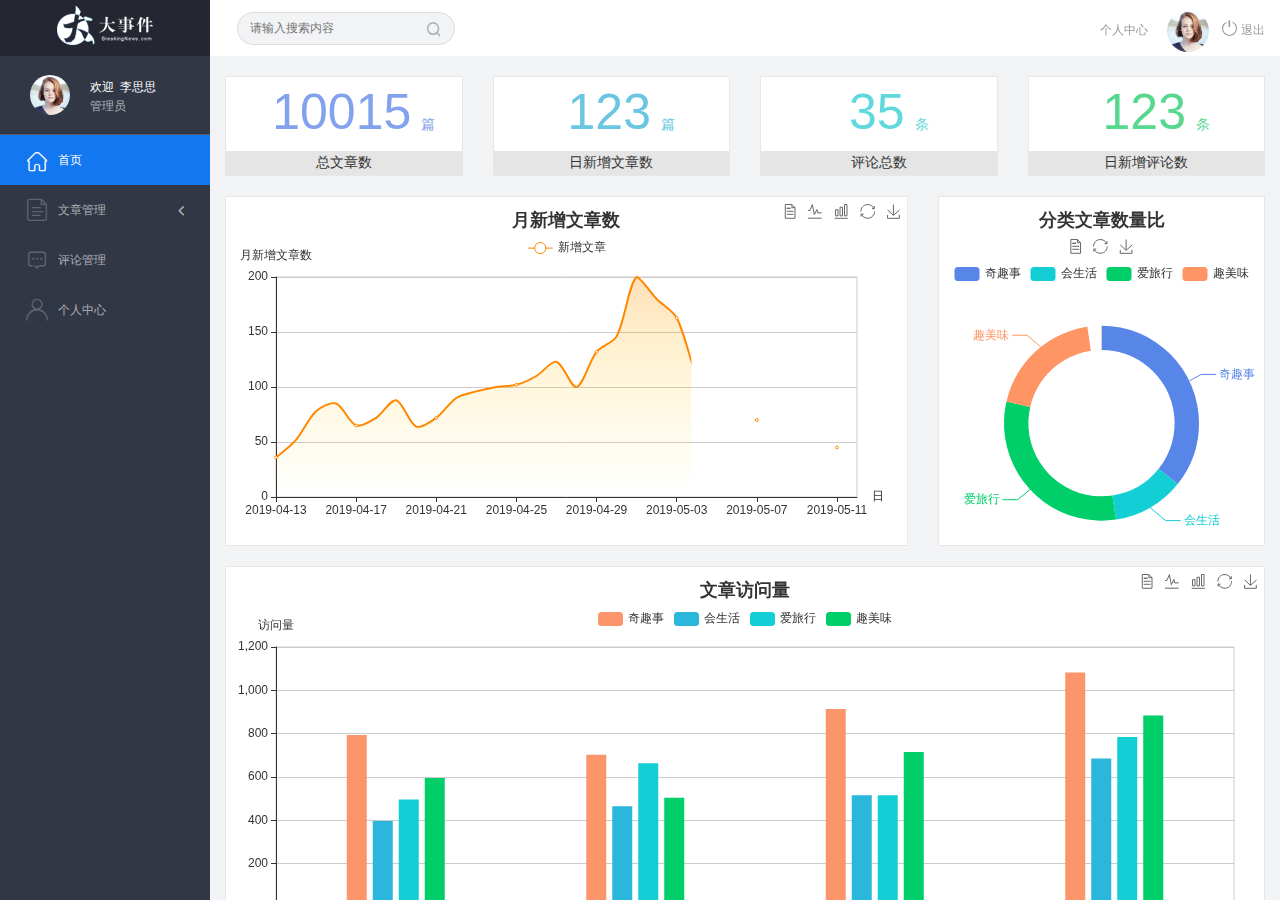
==== web_back/index.html @ e40267b4 "添加了静态页面" ====
<!DOCTYPE html>
<html lang="en">

<head>
    <meta charset="UTF-8">
    <meta name="viewport" content="width=device-width, initial-scale=1.0">
    <meta http-equiv="X-UA-Compatible" content="ie=edge">
    <title>大事件-后台首页</title>
    <link rel="stylesheet" href="js/bootstrap/css/bootstrap.min.css">
    <link rel="stylesheet" href="css/reset.css">
    <link rel="stylesheet" href="css/iconfont.css">
    <link rel="stylesheet" href="css/main.css">
    <script src="js/jquery-1.12.4.min.js"></script>
</head>

<body>
    <div class="sider">
        <a href="#" class="logo"><img src="images/logo02.png" alt="logo"></a>
        <div class="user_info">
            <img src="images/2.jpg" alt="person">
            <span>欢迎&nbsp;&nbsp;李思思</span>
            <b>管理员</b>
        </div>
        <div class="menu">
            <div class="level01 active"><a href="main_count.html" target="main_frame"><i class="iconfont icon-yidiandiantubiao04"></i><span>首页</span></a></div>
            <div class="level01"><a href="#"><i class="iconfont icon-icon-article"></i><span>文章管理</span><b
                        class="iconfont icon-arrowdownl"></b></a></div>
            <ul class="level02">
                <li><a href="article_list.html" target="main_frame"><i class="iconfont icon-previewright"></i><span>文章列表</span></a></li>
                <li><a href="article_release.html" target="main_frame"><i class="iconfont icon-previewright"></i><span>发表文章</span></a></li>
                <li><a  href="article_category.html" target="main_frame"><i class="iconfont icon-previewright"></i><span>文章类别管理</span></a></li>
            </ul>

            <div class="level01"><a href="comment_list.html" target="main_frame"><i class="iconfont icon-comment"></i><span>评论管理</span></a></div>
            <div class="level01"><a  href="user.html" target="main_frame"><i class="iconfont icon-user"></i><span>个人中心</span></a></div>
        </div>
    </div>

    <div class="header_bar">        
        <form class="search_form">
            <input type="text" placeholder="请输入搜索内容">
            <i class="iconfont icon-search"></i>
        </form>
        <div class="user_center_link">
            <a href="user.html" onclick="setMenu(3,0)" target="main_frame">个人中心</a>
            <img src="images/2.jpg" alt="person">
            <a href="#"><i class="iconfont icon-tuichu"></i> 退出</a>
        </div>
    </div>

    <div class="main" id="main_body">
        <iframe src="main_count.html" frameborder="0" id="main_frame" name="main_frame" frameborder="0" scrolling="auto"></iframe>
    </div>



    <script>
        var $level01 = $('.level01');
        var $subli = $('.level02 li')
        $level01.click(function(){
            $level01.not($(this)).removeClass('active');
            $(this).addClass('active');

            if($(this).next().hasClass('level02')){
                $(this).next().slideToggle();
                $(this).find('b').toggleClass('rotate0');
            }else{
                $subli.removeClass('active'); 
            }
        })

        $subli.click(function(){
            $subli.not($(this)).removeClass('active');
            $(this).addClass('active');

            if(!$(this).parent().prev().hasClass('active')){
                $level01.removeClass('active');
                $(this).parent().prev().addClass('active');
            }
        })

        function resizeFrame(){
            var frame_w = $('#main_body').outerWidth();
			var frame_h = $('#main_body').outerHeight();
			$('#main_frame').css({'width':frame_w,'height':frame_h});
        }

        resizeFrame();

        $(window).resize(function(){
            resizeFrame();
        })


        function setMenu(m,n){
           $level01.eq(m).addClass('active').siblings().not('.level02').removeClass('active');
           if(m!=1){              
              $('.level02').slideUp(); 
           }else{
              $('.level02').slideDown();
              $('.level02').children().eq(n).addClass('active').siblings().removeClass('active');
           }
        }

    </script>

</body>
</html>
---- web_back/css/iconfont.css ----
@font-face {font-family: "iconfont";
  src: url('../fonts/iconfont.eot?t=1558003957214'); /* IE9 */
  src: url('../fonts/iconfont.eot?t=1558003957214#iefix') format('embedded-opentype'), /* IE6-IE8 */
  url('[data-uri]') format('woff2'),
  url('../fonts/iconfont.woff?t=1558003957214') format('woff'),
  url('../fonts/iconfont.ttf?t=1558003957214') format('truetype'), /* chrome, firefox, opera, Safari, Android, iOS 4.2+ */
  url('../fonts/iconfont.svg?t=1558003957214#iconfont') format('svg'); /* iOS 4.1- */
}

.iconfont {
  font-family: "iconfont" !important;
  font-size: 16px;
  font-style: normal;
  -webkit-font-smoothing: antialiased;
  -moz-osx-font-smoothing: grayscale;
}

.icon-yidiandiantubiao04:before {
  content: "\e607";
}

.icon-arrowdownl:before {
  content: "\e6a3";
}

.icon-key:before {
  content: "\e68b";
}

.icon-tuichu:before {
  content: "\e622";
}

.icon-previewright:before {
  content: "\e75c";
}

.icon-system:before {
  content: "\e6a6";
}

.icon-icondate:before {
  content: "\e609";
}

.icon-search:before {
  content: "\e656";
}

.icon-system1:before {
  content: "\e608";
}

.icon-user:before {
  content: "\e645";
}

.icon-comment:before {
  content: "\e60a";
}

.icon-icon-article:before {
  content: "\e601";
}
---- web_back/css/main.css ----
body{
    font-family:'MicroSoft YaHei';
    background-color: #f2f3f5;
}
.main_wrap{
    position:fixed;
    width:100%;
    height:100%;
    left:0px;
    top:0px;
    background:url('../images/login_bg.jpg'); 
    background-size:100% 100%; 
  }
.header{
    width:1200px;
    overflow: hidden;
    margin:20px auto 0;
}
.heade .logo{
    float: left;
}
.header .copyright{
    float:right;
    font-size:12px;
    color:#fff;
    text-align:right;
    line-height:20px;
    margin-top:10px;
}
.login_form_con{
    position:absolute;
    left:50%;
    top:50%;
    margin-left:-200px;
    margin-top:-155px;
    width:400px;
    height:310px;
    background-color: #edeff0;
}

.login_form{
    position: relative;
}

.login_form .icon-user{
    position:absolute;
    font-size:16px;
    color:#999;
    left:46px;
    top:12px;
}
.login_form .icon-key{
    position:absolute;
    font-size:18px;
    color:#999;
    left:46px;
    top:78px;
}
.login_title{
    height:60px;
    background:url('../images/login_title.png') center center no-repeat #fff;
}
.input_txt,.input_pass,.input_sub{
    display:block;
    width:334px;
    height:37px;
    padding:0px;
    text-indent:40px;
    border:1px solid #ddd;
    margin:27px auto 0;
    outline:none;
}
.input_sub{
    margin-top:40px;
    height:42px;
    background-color: #19b9e7;
    text-indent:0px;
    font-size:18px;
    color:#fff;
    cursor: pointer;
}
.input_sub:hover{
    background-color: #08a0cc;
}

.sider{
    position:fixed;
    left:0;
    top:0;
    bottom:0;
    width:210px;
    background-color: #323745;
}
.sider .logo{
    display:block;
    height:56px;
    background-color: #242732;
    overflow: hidden;
}
.sider .logo img{
    display:block;
    margin:6px auto 0;
}
.user_info{
    height:79px;
    border-bottom:1px solid #5a5e6b;
}

.user_info img{
    float: left;
    width:40px;
    height:40px;
    border-radius:20px;
    margin:19px 0 0 30px;
}
.user_info span{
    float: left;
    width:120px;
    font-size:12px;
    color:#fff;
    margin:23px 0 0 20px;
}
.user_info b{
    float: left;
    width: 120px;
    font-weight:normal;
    font-size:12px;
    color:#adafb5;
    margin:2px 0 0 20px;
}

.menu .level01{
    height:50px;
    line-height:50px;
}
.menu .level01 a{
    display:block;
    height:50px;
    font-size:12px;
    color:#adafb5;
    overflow: hidden;
}
.menu .level01.active a{
    background-color: #1378f0;
    color:#fff;
}
.menu .level01.active i{
    color:#fff;
}

.menu .level01 a:hover{
    background-color: #1378f0;
    color:#fff;
}
.menu .level01 a:hover i{
    color:#fff;
}
.menu .level01 i{
    color:#61646f;
    font-size:22px;
    float: left;
    margin-left:26px;
}
.menu .level01 span{
    float: left;
    margin-left:10px;
}
.menu .level01 b{
    float: right;
    margin-right:20px;
    font-weight:normal;
    transform:rotate(90deg);
    transition:all 500ms ease;
}

.menu .level01 .rotate0{
    transform:rotate(0deg);
}

.menu .level02{
    background: #242732;
    display:none;
}


.menu .level02 li{
    height:40px;
    line-height:40px;
}
.menu .level02 li a{
    display:block;
    height:40px;
    font-size:12px;
    color:#adafb5;
    overflow: hidden;
}

.menu .level02 li a:hover{
    background-color: #1378f0;
    color:#fff;
}

.menu .level02 li i{
    font-size:12px;
    float: left;
    margin-left:60px;
}
.menu .level02 li span{
    font-size:12px;
    float: left;
    margin-left:5px;
}

.menu .level02 .active a{
    color:#ffae00;
}

.header_bar{
    position:fixed;
    left:210px;
    right:0;
    top:0;
    height:56px;
    background-color: #fff;
}

.main{
    position:fixed;
    left:210px;
    top:56px;
    right:0;
    bottom:0;
    background-color: #f2f3f5;
}

.search_form{
    width:218px;
    height:33px;
    border:1px solid #ddd;
    background-color: #f2f3f5;
    border-radius:16px;
    float: left;
    margin:12px 0 0 27px;
}

.search_form input{
    padding:0px;
    margin:0px;
    border:0px;
    float: left;
    background-color: #f2f3f5;
    font-size:12px;
    width:175px;
    height:31px;
    margin-left:12px;
    outline:none;
   
}

.search_form .icon-search{
    line-height:33px;
    cursor: pointer;
    font-size:18px;
    color:#abaebb;
}
.user_center_link{
    float:right;

}
.user_center_link a{
    line-height:56px;
    font-size:12px;
    color:#999;
    margin-right:15px;
}
.user_center_link a:hover{
    color:#ffae00
}

.user_center_link img{
    width:42px;
    height:42px;
    border-radius:32px;
    margin-right:10px;
}

.spannel_list{
    margin-top:20px;
}

.spannel{
	height:100px;
	overflow:hidden;
	text-align:center;
    position:relative;
    background-color: #fff;
    border:1px solid #e7e7e9;
    margin-bottom:20px;
}

.spannel em{
    font-style:normal;
	font-size:50px;
	line-height:50px;
	display:inline-block;
	margin:10px 0 0 20px;
	font-family:'Arial';
	color:#83a2ed;
}

.spannel span{
	font-size:14px;
	display:inline-block;
	color:#83a2ed;
	margin-left:10px;
}

.spannel b{
	position:absolute;
	left:0;
	bottom:0;
	width:100%;
	line-height:24px;
	background:#e5e5e5;
	color:#333;
	font-size:14px;
	font-weight:normal;
}

.scolor01 em,.scolor01 span{
	color:#6ac6e2;
}

.scolor02 em,.scolor02 span{
	color:#5fd9de;
}

.scolor03 em,.scolor03 span{
	color:#58d88e;
}


.gragh_pannel{
    height:350px;
    border:1px solid #e7e7e9;
    background-color: #fff!important; 
    margin-bottom:20px;  
}

.column_pannel{
    margin-bottom:20px;
    height:400px;
    border:1px solid #e7e7e9;
    background-color: #fff!important;   
}

.common_title{
    line-height:42px;
    background-color: #fbfbfb;
    border:1px solid #e7e7e9;
    margin-top:20px;
    text-indent: 15px;
    font-size:14px;
    color:#333;
}

.common_con{
    border:1px solid #e7e7e9;
    border-top:0px;
    background-color: #fff;
    padding-bottom:20px;
    margin-bottom:20px;
}
.opt_btns{
    margin-top:20px;
}

.mp20{
    margin-top:20px;
}

.pagination{   
   margin:0;
}

.article_form{
    margin-top:20px;
}

.form-group{
    margin-bottom:25px;
}

.form-group label{
    font-weight:normal;
    color:#666;
}

.icon-icondate{
    line-height:16px;
}

.user_pic{
    width:100px;
    height:100px;
    margin-bottom:10px;
}

.article_cover{
    width:200px;
    height:200px;
    margin-bottom:10px;
}
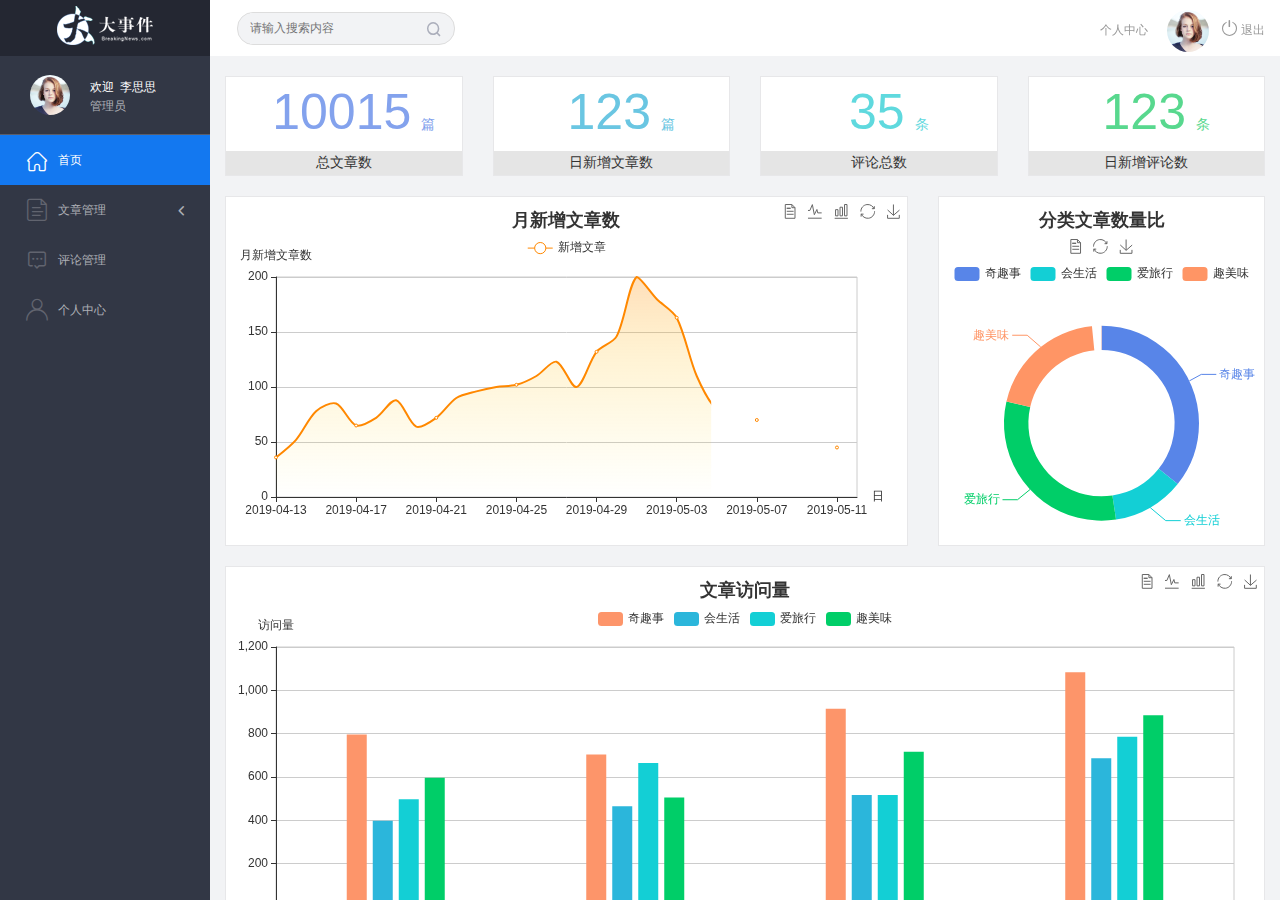
==== commit 9ee74424: "退出页面完成" ====
--- a/web_back/index.html
+++ b/web_back/index.html
@@ -11,6 +11,7 @@
     <link rel="stylesheet" href="css/iconfont.css">
     <link rel="stylesheet" href="css/main.css">
     <script src="js/jquery-1.12.4.min.js"></script>
+    <script src="./js/bootstrap//js/bootstrap.min.js"></script>
 </head>
 
 <body>
@@ -22,21 +23,27 @@
             <b>管理员</b>
         </div>
         <div class="menu">
-            <div class="level01 active"><a href="main_count.html" target="main_frame"><i class="iconfont icon-yidiandiantubiao04"></i><span>首页</span></a></div>
+            <div class="level01 active"><a href="main_count.html" target="main_frame"><i
+                        class="iconfont icon-yidiandiantubiao04"></i><span>首页</span></a></div>
             <div class="level01"><a href="#"><i class="iconfont icon-icon-article"></i><span>文章管理</span><b
                         class="iconfont icon-arrowdownl"></b></a></div>
             <ul class="level02">
-                <li><a href="article_list.html" target="main_frame"><i class="iconfont icon-previewright"></i><span>文章列表</span></a></li>
-                <li><a href="article_release.html" target="main_frame"><i class="iconfont icon-previewright"></i><span>发表文章</span></a></li>
-                <li><a  href="article_category.html" target="main_frame"><i class="iconfont icon-previewright"></i><span>文章类别管理</span></a></li>
+                <li><a href="article_list.html" target="main_frame"><i
+                            class="iconfont icon-previewright"></i><span>文章列表</span></a></li>
+                <li><a href="article_release.html" target="main_frame"><i
+                            class="iconfont icon-previewright"></i><span>发表文章</span></a></li>
+                <li><a href="article_category.html" target="main_frame"><i
+                            class="iconfont icon-previewright"></i><span>文章类别管理</span></a></li>
             </ul>
 
-            <div class="level01"><a href="comment_list.html" target="main_frame"><i class="iconfont icon-comment"></i><span>评论管理</span></a></div>
-            <div class="level01"><a  href="user.html" target="main_frame"><i class="iconfont icon-user"></i><span>个人中心</span></a></div>
+            <div class="level01"><a href="comment_list.html" target="main_frame"><i
+                        class="iconfont icon-comment"></i><span>评论管理</span></a></div>
+            <div class="level01"><a href="user.html" target="main_frame"><i
+                        class="iconfont icon-user"></i><span>个人中心</span></a></div>
         </div>
     </div>
 
-    <div class="header_bar">        
+    <div class="header_bar">
         <form class="search_form">
             <input type="text" placeholder="请输入搜索内容">
             <i class="iconfont icon-search"></i>
@@ -49,60 +56,107 @@
     </div>
 
     <div class="main" id="main_body">
-        <iframe src="main_count.html" frameborder="0" id="main_frame" name="main_frame" frameborder="0" scrolling="auto"></iframe>
+        <iframe src="main_count.html" frameborder="0" id="main_frame" name="main_frame" frameborder="0"
+            scrolling="auto"></iframe>
     </div>
+
+    <!-- 提示框 -->
+    <div class="modal fade modal-logout" tabindex="-1" role="dialog">
+        <div class="modal-dialog" role="document">
+            <div class="modal-content">
+                <div class="modal-header">
+                    <button type="button" class="close" data-dismiss="modal" aria-label="Close">
+                        <span aria-hidden="true">&times;</span>
+                    </button>
+                    <h4 class="modal-title">提示</h4>
+                </div>
+                <div class="modal-body">
+                    <p>你确定要退出</p>
+                </div>
+                <div class="modal-footer">
+                    <button type="button" class="btn btn-default" data-dismiss="modal">
+                        我再看看
+                    </button>
+                    <button type="button" class="btn btn-primary btn-logout">残忍退出</button>
+                </div>
+            </div>
+            <!-- /.modal-content -->
+        </div>
+        <!-- /.modal-dialog -->
+    </div>
+    <!-- /.modal -->
 
 
 
     <script>
         var $level01 = $('.level01');
         var $subli = $('.level02 li')
-        $level01.click(function(){
+        $level01.click(function () {
             $level01.not($(this)).removeClass('active');
             $(this).addClass('active');
 
-            if($(this).next().hasClass('level02')){
+            if ($(this).next().hasClass('level02')) {
                 $(this).next().slideToggle();
                 $(this).find('b').toggleClass('rotate0');
-            }else{
-                $subli.removeClass('active'); 
+            } else {
+                $subli.removeClass('active');
             }
         })
 
-        $subli.click(function(){
+        $subli.click(function () {
             $subli.not($(this)).removeClass('active');
             $(this).addClass('active');
 
-            if(!$(this).parent().prev().hasClass('active')){
+            if (!$(this).parent().prev().hasClass('active')) {
                 $level01.removeClass('active');
                 $(this).parent().prev().addClass('active');
             }
         })
 
-        function resizeFrame(){
+        function resizeFrame() {
             var frame_w = $('#main_body').outerWidth();
-			var frame_h = $('#main_body').outerHeight();
-			$('#main_frame').css({'width':frame_w,'height':frame_h});
+            var frame_h = $('#main_body').outerHeight();
+            $('#main_frame').css({
+                'width': frame_w,
+                'height': frame_h
+            });
         }
 
         resizeFrame();
 
-        $(window).resize(function(){
+        $(window).resize(function () {
             resizeFrame();
         })
 
 
-        function setMenu(m,n){
-           $level01.eq(m).addClass('active').siblings().not('.level02').removeClass('active');
-           if(m!=1){              
-              $('.level02').slideUp(); 
-           }else{
-              $('.level02').slideDown();
-              $('.level02').children().eq(n).addClass('active').siblings().removeClass('active');
-           }
+        function setMenu(m, n) {
+            $level01.eq(m).addClass('active').siblings().not('.level02').removeClass('active');
+            if (m != 1) {
+                $('.level02').slideUp();
+            } else {
+                $('.level02').slideDown();
+                $('.level02').children().eq(n).addClass('active').siblings().removeClass('active');
+            }
         }
 
+        $(function(){
+            $('.icon-tuichu').click(function(){
+                $('.modal-logout').modal()
+            })
+            $('.btn-logout').click(function(){
+                $.ajax({
+                    url:'https://autumnfish.cn/big/admin/logout',
+                    type:'post',
+                    success:function(Show){
+                        if(Show.code==200){
+                            window.location.href='./login.html'
+                        }
+                    }
+                })
+            })
+        })
     </script>
 
 </body>
+
 </html>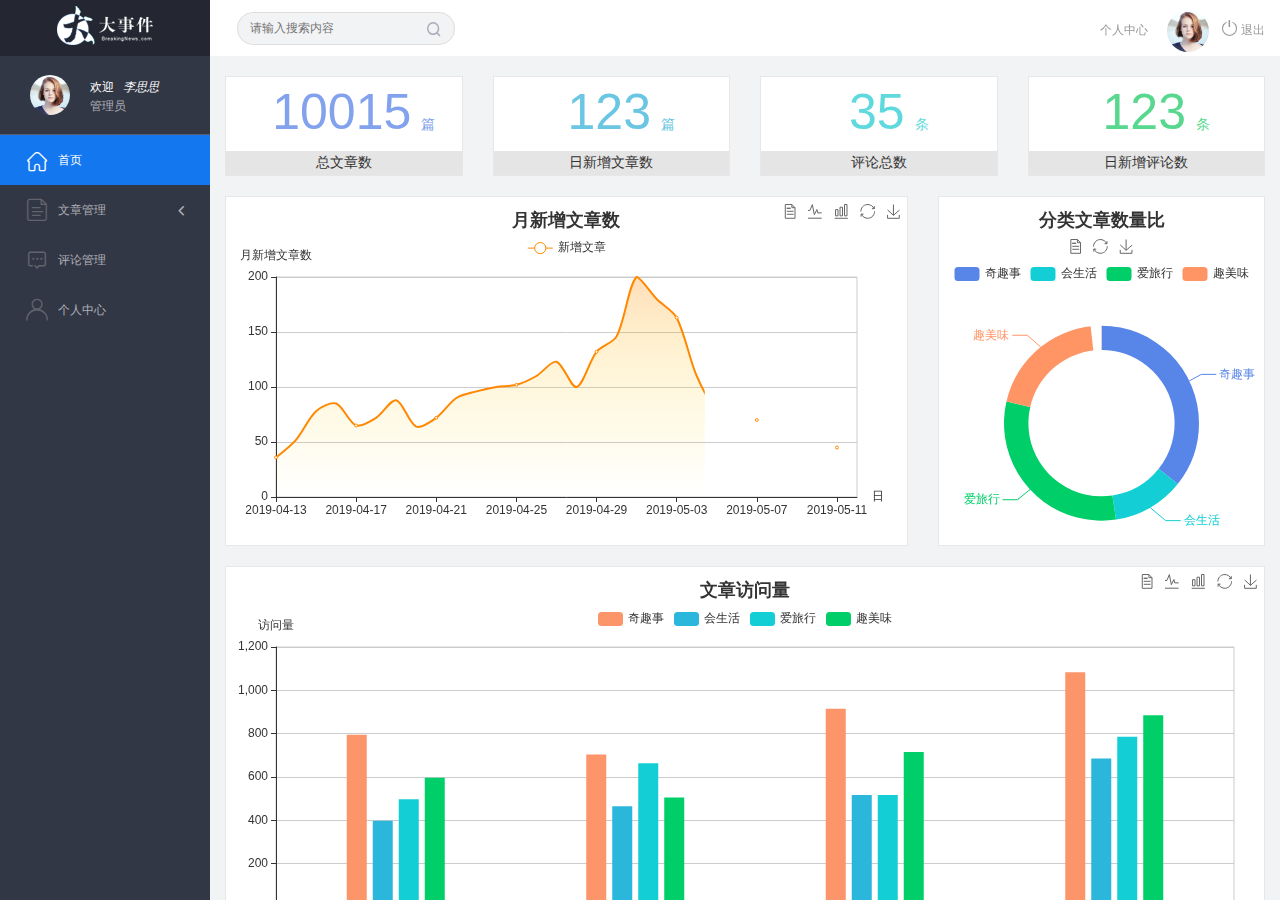
==== commit c9bd7d41: "用户登出,获取用户的数据" ====
--- a/web_back/index.html
+++ b/web_back/index.html
@@ -1,162 +1,264 @@
 <!DOCTYPE html>
 <html lang="en">
-
-<head>
-    <meta charset="UTF-8">
-    <meta name="viewport" content="width=device-width, initial-scale=1.0">
-    <meta http-equiv="X-UA-Compatible" content="ie=edge">
+  <head>
+    <meta charset="UTF-8" />
+    <meta name="viewport" content="width=device-width, initial-scale=1.0" />
+    <meta http-equiv="X-UA-Compatible" content="ie=edge" />
     <title>大事件-后台首页</title>
-    <link rel="stylesheet" href="js/bootstrap/css/bootstrap.min.css">
-    <link rel="stylesheet" href="css/reset.css">
-    <link rel="stylesheet" href="css/iconfont.css">
-    <link rel="stylesheet" href="css/main.css">
-    <script src="js/jquery-1.12.4.min.js"></script>
-    <script src="./js/bootstrap//js/bootstrap.min.js"></script>
-</head>
-
-<body>
+    <link rel="stylesheet" href="./js//bootstrap//css//bootstrap.min.css" />
+    <link rel="stylesheet" href="./css//reset.css" />
+    <link rel="stylesheet" href="./css//iconfont.css" />
+    <link rel="stylesheet" href="./css//main.css" />
+    <script src="./js//jquery-1.12.4.min.js"></script>
+    <!-- 导入bs -->
+    <script src="./js//bootstrap/js//bootstrap.min.js"></script>
+  </head>
+
+  <body>
     <div class="sider">
-        <a href="#" class="logo"><img src="images/logo02.png" alt="logo"></a>
-        <div class="user_info">
-            <img src="images/2.jpg" alt="person">
-            <span>欢迎&nbsp;&nbsp;李思思</span>
-            <b>管理员</b>
-        </div>
-        <div class="menu">
-            <div class="level01 active"><a href="main_count.html" target="main_frame"><i
-                        class="iconfont icon-yidiandiantubiao04"></i><span>首页</span></a></div>
-            <div class="level01"><a href="#"><i class="iconfont icon-icon-article"></i><span>文章管理</span><b
-                        class="iconfont icon-arrowdownl"></b></a></div>
-            <ul class="level02">
-                <li><a href="article_list.html" target="main_frame"><i
-                            class="iconfont icon-previewright"></i><span>文章列表</span></a></li>
-                <li><a href="article_release.html" target="main_frame"><i
-                            class="iconfont icon-previewright"></i><span>发表文章</span></a></li>
-                <li><a href="article_category.html" target="main_frame"><i
-                            class="iconfont icon-previewright"></i><span>文章类别管理</span></a></li>
-            </ul>
-
-            <div class="level01"><a href="comment_list.html" target="main_frame"><i
-                        class="iconfont icon-comment"></i><span>评论管理</span></a></div>
-            <div class="level01"><a href="user.html" target="main_frame"><i
-                        class="iconfont icon-user"></i><span>个人中心</span></a></div>
-        </div>
+      <a href="#" class="logo"><img src="images/logo02.png" alt="logo"/></a>
+      <div class="user_info">
+        <img src="images/2.jpg" alt="person" />
+        <span>欢迎&nbsp;&nbsp; <i>李思思</i></span>
+        <b>管理员</b>
+      </div>
+      <div class="menu">
+        <div class="level01 active">
+          <a href="main_count.html" target="main_frame"
+            ><i class="iconfont icon-yidiandiantubiao04"></i
+            ><span>首页</span></a
+          >
+        </div>
+        <div class="level01">
+          <a href="#"
+            ><i class="iconfont icon-icon-article"></i><span>文章管理</span
+            ><b class="iconfont icon-arrowdownl"></b
+          ></a>
+        </div>
+        <ul class="level02">
+          <li>
+            <a href="article_list.html" target="main_frame"
+              ><i class="iconfont icon-previewright"></i
+              ><span>文章列表</span></a
+            >
+          </li>
+          <li>
+            <a href="article_release.html" target="main_frame"
+              ><i class="iconfont icon-previewright"></i
+              ><span>发表文章</span></a
+            >
+          </li>
+          <li>
+            <a href="article_category.html" target="main_frame"
+              ><i class="iconfont icon-previewright"></i
+              ><span>文章类别管理</span></a
+            >
+          </li>
+        </ul>
+
+        <div class="level01">
+          <a href="comment_list.html" target="main_frame"
+            ><i class="iconfont icon-comment"></i><span>评论管理</span></a
+          >
+        </div>
+        <div class="level01">
+          <a href="user.html" target="main_frame"
+            ><i class="iconfont icon-user"></i><span>个人中心</span></a
+          >
+        </div>
+      </div>
     </div>
 
     <div class="header_bar">
-        <form class="search_form">
-            <input type="text" placeholder="请输入搜索内容">
-            <i class="iconfont icon-search"></i>
-        </form>
-        <div class="user_center_link">
-            <a href="user.html" onclick="setMenu(3,0)" target="main_frame">个人中心</a>
-            <img src="images/2.jpg" alt="person">
-            <a href="#"><i class="iconfont icon-tuichu"></i> 退出</a>
-        </div>
+      <form class="search_form">
+        <input type="text" placeholder="请输入搜索内容" />
+        <i class="iconfont icon-search"></i>
+      </form>
+      <div class="user_center_link">
+        <a href="user.html" onclick="setMenu(3,0)" target="main_frame"
+          >个人中心</a
+        >
+        <img src="images/2.jpg" alt="person" />
+        <a href="#"><i class="iconfont icon-tuichu"></i> 退出</a>
+      </div>
     </div>
 
     <div class="main" id="main_body">
-        <iframe src="main_count.html" frameborder="0" id="main_frame" name="main_frame" frameborder="0"
-            scrolling="auto"></iframe>
+      <iframe
+        src="main_count.html"
+        frameborder="0"
+        id="main_frame"
+        name="main_frame"
+        frameborder="0"
+        scrolling="auto"
+      ></iframe>
     </div>
 
     <!-- 提示框 -->
     <div class="modal fade modal-logout" tabindex="-1" role="dialog">
-        <div class="modal-dialog" role="document">
-            <div class="modal-content">
-                <div class="modal-header">
-                    <button type="button" class="close" data-dismiss="modal" aria-label="Close">
-                        <span aria-hidden="true">&times;</span>
-                    </button>
-                    <h4 class="modal-title">提示</h4>
-                </div>
-                <div class="modal-body">
-                    <p>你确定要退出</p>
-                </div>
-                <div class="modal-footer">
-                    <button type="button" class="btn btn-default" data-dismiss="modal">
-                        我再看看
-                    </button>
-                    <button type="button" class="btn btn-primary btn-logout">残忍退出</button>
-                </div>
-            </div>
-            <!-- /.modal-content -->
-        </div>
-        <!-- /.modal-dialog -->
+      <div class="modal-dialog" role="document">
+        <div class="modal-content">
+          <div class="modal-header">
+            <button
+              type="button"
+              class="close"
+              data-dismiss="modal"
+              aria-label="Close"
+            >
+              <span aria-hidden="true">&times;</span>
+            </button>
+            <h4 class="modal-title">提示</h4>
+          </div>
+          <div class="modal-body">
+            <p>你确定要退出</p>
+          </div>
+          <div class="modal-footer">
+            <button type="button" class="btn btn-default" data-dismiss="modal">
+              我再看看
+            </button>
+            <button type="button" class="btn btn-primary btn-logout">
+              残忍退出
+            </button>
+          </div>
+        </div>
+        <!-- /.modal-content -->
+      </div>
+      <!-- /.modal-dialog -->
     </div>
     <!-- /.modal -->
 
-
-
     <script>
-        var $level01 = $('.level01');
-        var $subli = $('.level02 li')
-        $level01.click(function () {
-            $level01.not($(this)).removeClass('active');
-            $(this).addClass('active');
-
-            if ($(this).next().hasClass('level02')) {
-                $(this).next().slideToggle();
-                $(this).find('b').toggleClass('rotate0');
-            } else {
-                $subli.removeClass('active');
+      var $level01 = $('.level01')
+      var $subli = $('.level02 li')
+      $level01.click(function() {
+        $level01.not($(this)).removeClass('active')
+        $(this).addClass('active')
+
+        if (
+          $(this)
+            .next()
+            .hasClass('level02')
+        ) {
+          $(this)
+            .next()
+            .slideToggle()
+          $(this)
+            .find('b')
+            .toggleClass('rotate0')
+        } else {
+          $subli.removeClass('active')
+        }
+      })
+
+      $subli.click(function() {
+        $subli.not($(this)).removeClass('active')
+        $(this).addClass('active')
+
+        if (
+          !$(this)
+            .parent()
+            .prev()
+            .hasClass('active')
+        ) {
+          $level01.removeClass('active')
+          $(this)
+            .parent()
+            .prev()
+            .addClass('active')
+        }
+      })
+
+      function resizeFrame() {
+        var frame_w = $('#main_body').outerWidth()
+        var frame_h = $('#main_body').outerHeight()
+        $('#main_frame').css({ width: frame_w, height: frame_h })
+      }
+
+      resizeFrame()
+
+      $(window).resize(function() {
+        resizeFrame()
+      })
+
+      function setMenu(m, n) {
+        $level01
+          .eq(m)
+          .addClass('active')
+          .siblings()
+          .not('.level02')
+          .removeClass('active')
+        if (m != 1) {
+          $('.level02').slideUp()
+        } else {
+          $('.level02').slideDown()
+          $('.level02')
+            .children()
+            .eq(n)
+            .addClass('active')
+            .siblings()
+            .removeClass('active')
+        }
+      }
+    </script>
+    <!-- 自己的逻辑 -->
+    <script>
+      /*
+  用户退出
+      1. 退出 按钮绑定点击事件
+      2. 点了提示用户 是否退出
+      1. 确认 
+          1. ajax发送
+          2. 提示成功之后
+          3. 去登录页
+      2. 取消 关闭提示框
+
+    获取用户信息
+      请求地址：https://autumnfish.cn/big/admin/getuser
+      请求方式：get
+      请求参数：无
+      步骤
+
+        1. 进入到首页之后
+        2. 通过ajax获取用户信息
+        3. 数据获取到之后 渲染到页面上即可
+
+  */
+      $(function() {
+        // 用户登出
+        $('.icon-tuichu').click(function() {
+          // 提示用户
+          // 确认才调用登出接口
+          $('.modal-logout').modal()
+        })
+        //  点击确认退出
+        $('.btn-logout').click(function() {
+          $.ajax({
+            url: 'https://autumnfish.cn/big/admin/logout',
+            type: 'post',
+            success: function(backData) {
+              // console.log(backData);
+              if (backData.code == 200) {
+                // 登出成功了
+                window.location.href = './login.html'
+              }
+            }
+          })
+        })
+
+        // 获取用户数据
+        $.ajax({
+            url:'https://autumnfish.cn/big/admin/getuser',
+            type:'get',
+            success:function(show){
+                console.log(show);
+                $('.user_info img').attr('src',show.data.user_pic)
+                $('.user_center_link img').attr('src',show.data.user_pic)
+                $('.user_info span i').html(show.data.nickname)
             }
         })
 
-        $subli.click(function () {
-            $subli.not($(this)).removeClass('active');
-            $(this).addClass('active');
-
-            if (!$(this).parent().prev().hasClass('active')) {
-                $level01.removeClass('active');
-                $(this).parent().prev().addClass('active');
-            }
-        })
-
-        function resizeFrame() {
-            var frame_w = $('#main_body').outerWidth();
-            var frame_h = $('#main_body').outerHeight();
-            $('#main_frame').css({
-                'width': frame_w,
-                'height': frame_h
-            });
-        }
-
-        resizeFrame();
-
-        $(window).resize(function () {
-            resizeFrame();
-        })
-
-
-        function setMenu(m, n) {
-            $level01.eq(m).addClass('active').siblings().not('.level02').removeClass('active');
-            if (m != 1) {
-                $('.level02').slideUp();
-            } else {
-                $('.level02').slideDown();
-                $('.level02').children().eq(n).addClass('active').siblings().removeClass('active');
-            }
-        }
-
-        $(function(){
-            $('.icon-tuichu').click(function(){
-                $('.modal-logout').modal()
-            })
-            $('.btn-logout').click(function(){
-                $.ajax({
-                    url:'https://autumnfish.cn/big/admin/logout',
-                    type:'post',
-                    success:function(Show){
-                        if(Show.code==200){
-                            window.location.href='./login.html'
-                        }
-                    }
-                })
-            })
-        })
+        
+      })
     </script>
-
-</body>
-
-</html>+  </body>
+</html>
--- a/web_back/css/main.css
+++ b/web_back/css/main.css
@@ -41,6 +41,12 @@
 .login_form{
     position: relative;
 }
+.login_form p{
+    position: absolute;
+    margin-left: 40px;
+    margin-top: 5px;
+}
+
 
 .login_form .icon-user{
     position:absolute;
